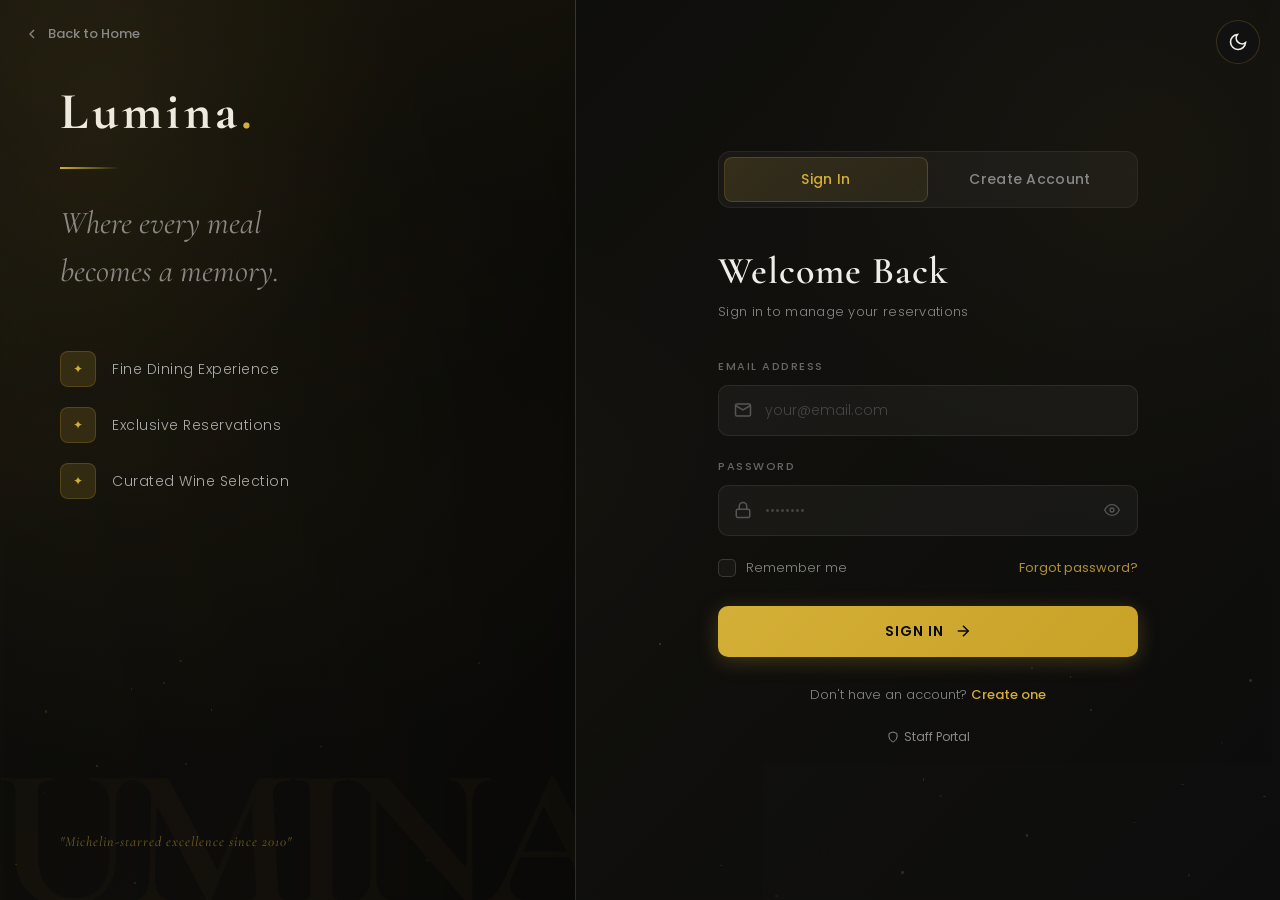
==== index.html @ a3445164 "Add Google Search Console verification meta tag to home.php and index.html" ====
<!DOCTYPE html>
<html lang="en">
<head>
    <meta charset="UTF-8">
    <meta name="viewport" content="width=device-width, initial-scale=1.0">
    <meta name="google-site-verification" content="eFgnt8h2jevnbNQc-VaQfAl3gnzpvkv0uBsoJBHphVo" />
    <title>Lumina | Login & Register</title>
    <meta name="description" content="Sign in or create an account at Lumina Fine Dining to reserve your table and enjoy exclusive experiences.">
    <link rel="preconnect" href="https://fonts.googleapis.com">
    <link rel="preconnect" href="https://fonts.gstatic.com" crossorigin>
    <link href="https://fonts.googleapis.com/css2?family=Cormorant+Garamond:wght@400;600;700&family=Poppins:wght@300;400;500;600&display=swap" rel="stylesheet">
    <link rel="stylesheet" href="style.css">
</head>
<body>
    <!-- Global Theme Toggle Button -->
    <button class="global-theme-toggle" id="globalThemeToggle" aria-label="Toggle Theme">
        <svg class="sun-icon" width="20" height="20" viewBox="0 0 24 24" fill="none" stroke="currentColor" stroke-width="2"><circle cx="12" cy="12" r="5"></circle><line x1="12" y1="1" x2="12" y2="3"></line><line x1="12" y1="21" x2="12" y2="23"></line><line x1="4.22" y1="4.22" x2="5.64" y2="5.64"></line><line x1="18.36" y1="18.36" x2="19.78" y2="19.78"></line><line x1="1" y1="12" x2="3" y2="12"></line><line x1="21" y1="12" x2="23" y2="12"></line><line x1="4.22" y1="19.78" x2="5.64" y2="18.36"></line><line x1="18.36" y1="5.64" x2="19.78" y2="4.22"></line></svg>
        <svg class="moon-icon" width="20" height="20" viewBox="0 0 24 24" fill="none" stroke="currentColor" stroke-width="2"><path d="M21 12.79A9 9 0 1 1 11.21 3 7 7 0 0 0 21 12.79z"></path></svg>
    </button>
    
    <div class="bg-overlay"></div>
    <div class="particles" id="particles"></div>

    <a href="home.php" style="position:absolute; top:24px; left:24px; display:flex; align-items:center; gap:8px; color:var(--text-muted); text-decoration:none; font-size:13px; font-weight:500; z-index:9999; transition:0.3s;" onmouseover="this.style.color='var(--gold)'" onmouseout="this.style.color='var(--text-muted)'">
        <svg width="16" height="16" viewBox="0 0 24 24" fill="none" stroke="currentColor" stroke-width="2"><polyline points="15 18 9 12 15 6"></polyline></svg>
        Back to Home
    </a>

    <div class="auth-wrapper">
        
        <div class="brand-side">
            <div class="brand-content">
                <div class="brand-logo">Lumina<span>.</span></div>
                <div class="brand-divider"></div>
                <p class="brand-tagline">Where every meal<br>becomes a memory.</p>
                <div class="brand-features">
                    <div class="feature-item">
                        <div class="feature-icon">✦</div>
                        <span>Fine Dining Experience</span>
                    </div>
                    <div class="feature-item">
                        <div class="feature-icon">✦</div>
                        <span>Exclusive Reservations</span>
                    </div>
                    <div class="feature-item">
                        <div class="feature-icon">✦</div>
                        <span>Curated Wine Selection</span>
                    </div>
                </div>
            </div>
            <div class="brand-quote">"Michelin-starred excellence since 2010"</div>
        </div>

        
        <div class="form-side">
            <div class="form-container">
                
                <div class="tab-switcher">
                    <button class="tab-btn active" id="tab-login" onclick="showForm('login-form', this)">Sign In</button>
                    <button class="tab-btn" id="tab-register" onclick="showForm('register-form', this)">Create Account</button>
                    <div class="tab-indicator" id="tab-indicator"></div>
                </div>

                
                <div class="form-box active" id="login-form">
                    <div class="form-header">
                        <h1>Welcome Back</h1>
                        <p>Sign in to manage your reservations</p>
                    </div>
                    <form action="login.php" method="POST">
                        <div class="input-group">
                            <label for="login-email">Email Address</label>
                            <div class="input-wrapper">
                                <svg class="input-icon" width="18" height="18" viewBox="0 0 24 24" fill="none" stroke="currentColor" stroke-width="2"><path d="M4 4h16c1.1 0 2 .9 2 2v12c0 1.1-.9 2-2 2H4c-1.1 0-2-.9-2-2V6c0-1.1.9-2 2-2z"></path><polyline points="22,6 12,12 2,6"></polyline></svg>
                                <input type="email" id="login-email" name="email" placeholder="your@email.com" required>
                            </div>
                        </div>
                        <div class="input-group">
                            <label for="login-password">Password</label>
                            <div class="input-wrapper">
                                <svg class="input-icon" width="18" height="18" viewBox="0 0 24 24" fill="none" stroke="currentColor" stroke-width="2"><rect x="3" y="11" width="18" height="11" rx="2" ry="2"></rect><path d="M7 11V7a5 5 0 0 1 10 0v4"></path></svg>
                                <input type="password" id="login-password" name="password" placeholder="••••••••" required>
                                <button type="button" class="toggle-pw" onclick="togglePassword('login-password', this)">
                                    <svg width="16" height="16" viewBox="0 0 24 24" fill="none" stroke="currentColor" stroke-width="2"><path d="M1 12s4-8 11-8 11 8 11 8-4 8-11 8-11-8-11-8z"></path><circle cx="12" cy="12" r="3"></circle></svg>
                                </button>
                            </div>
                        </div>
                        <div class="form-options">
                            <label class="checkbox-label">
                                <input type="checkbox" name="remember">
                                <span class="checkmark"></span>
                                Remember me
                            </label>
                            <a href="forgot_password.html" class="forgot-link">Forgot password?</a>
                        </div>
                        <button type="submit" class="submit-btn" name="login">
                            <span>Sign In</span>
                            <svg width="18" height="18" viewBox="0 0 24 24" fill="none" stroke="currentColor" stroke-width="2"><line x1="5" y1="12" x2="19" y2="12"></line><polyline points="12 5 19 12 12 19"></polyline></svg>
                        </button>
                    </form>
                    <p class="switch-text">Don't have an account? <a href="#" onclick="showForm('register-form', document.getElementById('tab-register'))">Create one</a></p>
                    <div style="text-align: center; margin-top: 20px;">
                        <a href="admin_login.html" style="font-size: 12px; color: var(--text-muted); text-decoration: none; display: inline-flex; align-items: center; gap: 5px; transition: 0.3s;" onmouseover="this.style.color='var(--gold)'" onmouseout="this.style.color='var(--text-muted)'">
                            <svg width="12" height="12" viewBox="0 0 24 24" fill="none" stroke="currentColor" stroke-width="2"><path d="M12 22s8-4 8-10V5l-8-3-8 3v7c0 6 8 10 8 10z"></path></svg>
                            Staff Portal
                        </a>
                    </div>
                </div>

                
                <div class="form-box" id="register-form">
                    <div class="form-header">
                        <h1>Join Lumina</h1>
                        <p>Create your exclusive dining account</p>
                    </div>
                    <form action="register.php" method="POST">
                        <div class="input-group">
                            <label for="reg-name">Full Name</label>
                            <div class="input-wrapper">
                                <svg class="input-icon" width="18" height="18" viewBox="0 0 24 24" fill="none" stroke="currentColor" stroke-width="2"><path d="M20 21v-2a4 4 0 0 0-4-4H8a4 4 0 0 0-4 4v2"></path><circle cx="12" cy="7" r="4"></circle></svg>
                                <input type="text" id="reg-name" name="name" placeholder="John Doe" required>
                            </div>
                        </div>
                        <div class="input-group">
                            <label for="reg-email">Email Address</label>
                            <div class="input-wrapper">
                                <svg class="input-icon" width="18" height="18" viewBox="0 0 24 24" fill="none" stroke="currentColor" stroke-width="2"><path d="M4 4h16c1.1 0 2 .9 2 2v12c0 1.1-.9 2-2 2H4c-1.1 0-2-.9-2-2V6c0-1.1.9-2 2-2z"></path><polyline points="22,6 12,12 2,6"></polyline></svg>
                                <input type="email" id="reg-email" name="email" placeholder="your@email.com" required>
                            </div>
                        </div>
                        <div class="input-group">
                            <label for="reg-password">Password</label>
                            <div class="input-wrapper">
                                <svg class="input-icon" width="18" height="18" viewBox="0 0 24 24" fill="none" stroke="currentColor" stroke-width="2"><rect x="3" y="11" width="18" height="11" rx="2" ry="2"></rect><path d="M7 11V7a5 5 0 0 1 10 0v4"></path></svg>
                                <input type="password" id="reg-password" name="password" placeholder="••••••••" required>
                                <button type="button" class="toggle-pw" onclick="togglePassword('reg-password', this)">
                                    <svg width="16" height="16" viewBox="0 0 24 24" fill="none" stroke="currentColor" stroke-width="2"><path d="M1 12s4-8 11-8 11 8 11 8-4 8-11 8-11-8-11-8z"></path><circle cx="12" cy="12" r="3"></circle></svg>
                                </button>
                            </div>
                        </div>
                        <div class="input-group">
                            <label for="reg-role">Account Type</label>
                            <div class="input-wrapper select-wrapper">
                                <svg class="input-icon" width="18" height="18" viewBox="0 0 24 24" fill="none" stroke="currentColor" stroke-width="2"><path d="M17 21v-2a4 4 0 0 0-4-4H5a4 4 0 0 0-4 4v2"></path><circle cx="9" cy="7" r="4"></circle><path d="M23 21v-2a4 4 0 0 0-3-3.87"></path><path d="M16 3.13a4 4 0 0 1 0 7.75"></path></svg>
                                <select id="reg-role" name="role" required>
                                    <option value="">Select account type</option>
                                    <option value="user">Guest</option>
                                </select>
                                <svg class="select-arrow" width="16" height="16" viewBox="0 0 24 24" fill="none" stroke="currentColor" stroke-width="2"><polyline points="6 9 12 15 18 9"></polyline></svg>
                            </div>
                        </div>
                        <button type="submit" class="submit-btn" name="register">
                            <span>Create Account</span>
                            <svg width="18" height="18" viewBox="0 0 24 24" fill="none" stroke="currentColor" stroke-width="2"><line x1="5" y1="12" x2="19" y2="12"></line><polyline points="12 5 19 12 12 19"></polyline></svg>
                        </button>
                    </form>
                    <p class="switch-text">Already a member? <a href="#" onclick="showForm('login-form', document.getElementById('tab-login'))">Sign in</a></p>
                </div>
            </div>
        </div>
    </div>

    <script src="script.js"></script>
</body>
</html>
---- style.css ----
@import url('https://fonts.googleapis.com/css2?family=Cormorant+Garamond:wght@400;600;700&family=Poppins:wght@300;400;500;600&display=swap');

:root {
    --gold: #d4af37;
    --gold-light: #f0d060;
    --gold-dim: rgba(212, 175, 55, 0.15);
    --dark: #0a0a0a;
    --dark-2: #111111;
    --dark-3: #1a1a1a;
    --dark-card: #141414;
    --text: #f0ede8;
    --text-muted: #888;
    --border: rgba(212, 175, 55, 0.2);
    --transition: 0.35s cubic-bezier(0.4, 0, 0.2, 1);
}

* {
    margin: 0;
    padding: 0;
    box-sizing: border-box;
}

body {
    font-family: 'Poppins', sans-serif;
    background: var(--dark);
    color: var(--text);
    min-height: 100vh;
    overflow-x: hidden;
}


.bg-overlay {
    position: fixed;
    inset: 0;
    background:
        radial-gradient(ellipse 80% 60% at 10% 50%, rgba(212,175,55,0.06) 0%, transparent 60%),
        radial-gradient(ellipse 60% 80% at 90% 20%, rgba(212,175,55,0.04) 0%, transparent 50%),
        linear-gradient(135deg, #0a0a0a 0%, #0f0e0b 50%, #0a0a0a 100%);
    z-index: 0;
    pointer-events: none;
}

.particles {
    position: fixed;
    inset: 0;
    z-index: 0;
    pointer-events: none;
    overflow: hidden;
}

.particle {
    position: absolute;
    width: 2px;
    height: 2px;
    border-radius: 50%;
    background: var(--gold);
    opacity: 0;
    animation: float-particle var(--dur) var(--delay) ease-in-out infinite;
}

@keyframes float-particle {
    0%, 100% { opacity: 0; transform: translateY(0) scale(0); }
    20% { opacity: 0.6; transform: translateY(-20px) scale(1); }
    80% { opacity: 0.2; transform: translateY(-80px) scale(0.5); }
}


.back-home {
    position: fixed;
    top: 28px;
    left: 32px;
    display: flex;
    align-items: center;
    gap: 8px;
    color: var(--text-muted);
    text-decoration: none;
    font-size: 13px;
    font-weight: 500;
    letter-spacing: 0.5px;
    z-index: 100;
    transition: var(--transition);
    padding: 8px 14px;
    border-radius: 50px;
    border: 1px solid transparent;
}

.back-home:hover {
    color: var(--gold);
    border-color: var(--border);
    background: var(--gold-dim);
}


.auth-wrapper {
    min-height: 100vh;
    display: flex;
    position: relative;
    z-index: 1;
}


.brand-side {
    width: 45%;
    background:
        linear-gradient(160deg, rgba(212,175,55,0.08) 0%, transparent 50%),
        linear-gradient(to right, transparent, rgba(0,0,0,0.3));
    border-right: 1px solid var(--border);
    display: flex;
    flex-direction: column;
    justify-content: space-between;
    padding: 80px 60px 50px;
    position: relative;
    overflow: hidden;
}

.brand-side::before {
    content: '';
    position: absolute;
    top: -200px;
    left: -200px;
    width: 600px;
    height: 600px;
    background: radial-gradient(circle, rgba(212,175,55,0.07) 0%, transparent 70%);
    pointer-events: none;
}

.brand-side::after {
    content: 'LUMINA';
    position: absolute;
    bottom: -60px;
    right: -40px;
    font-family: 'Cormorant Garamond', serif;
    font-size: 200px;
    font-weight: 700;
    color: rgba(212,175,55,0.03);
    pointer-events: none;
    letter-spacing: -10px;
}

.brand-content {}

.brand-logo {
    font-family: 'Cormorant Garamond', serif;
    font-size: 52px;
    font-weight: 700;
    color: var(--text);
    letter-spacing: 4px;
    margin-bottom: 24px;
}

.brand-logo span { color: var(--gold); }

.brand-divider {
    width: 60px;
    height: 2px;
    background: linear-gradient(to right, var(--gold), transparent);
    margin-bottom: 30px;
}

.brand-tagline {
    font-family: 'Cormorant Garamond', serif;
    font-size: 32px;
    font-weight: 400;
    color: var(--text-muted);
    line-height: 1.5;
    margin-bottom: 56px;
    font-style: italic;
}

.brand-features {
    display: flex;
    flex-direction: column;
    gap: 20px;
}

.feature-item {
    display: flex;
    align-items: center;
    gap: 16px;
    opacity: 0;
    animation: fadeSlideIn 0.6s ease forwards;
}

.feature-item:nth-child(1) { animation-delay: 0.2s; }
.feature-item:nth-child(2) { animation-delay: 0.4s; }
.feature-item:nth-child(3) { animation-delay: 0.6s; }

@keyframes fadeSlideIn {
    from { opacity: 0; transform: translateX(-20px); }
    to { opacity: 1; transform: translateX(0); }
}

.feature-icon {
    width: 36px;
    height: 36px;
    border: 1px solid var(--border);
    border-radius: 8px;
    display: flex;
    align-items: center;
    justify-content: center;
    color: var(--gold);
    font-size: 12px;
    background: var(--gold-dim);
    flex-shrink: 0;
}

.feature-item span {
    font-size: 14px;
    color: #aaa;
    font-weight: 300;
    letter-spacing: 0.5px;
}

.brand-quote {
    font-family: 'Cormorant Garamond', serif;
    font-size: 14px;
    color: rgba(212,175,55,0.5);
    font-style: italic;
    letter-spacing: 1px;
}


.form-side {
    flex: 1;
    display: flex;
    align-items: center;
    justify-content: center;
    padding: 60px 40px;
    background: rgba(255,255,255,0.01);
}

.form-container {
    width: 100%;
    max-width: 420px;
}


.tab-switcher {
    display: flex;
    background: rgba(255,255,255,0.04);
    border: 1px solid rgba(255,255,255,0.06);
    border-radius: 12px;
    padding: 5px;
    margin-bottom: 40px;
    position: relative;
}

.tab-btn {
    flex: 1;
    padding: 12px;
    background: none;
    border: none;
    color: var(--text-muted);
    font-family: 'Poppins', sans-serif;
    font-size: 14px;
    font-weight: 500;
    cursor: pointer;
    border-radius: 8px;
    transition: var(--transition);
    position: relative;
    z-index: 1;
    letter-spacing: 0.3px;
}

.tab-btn.active {
    color: var(--gold);
}

.tab-indicator {
    position: absolute;
    top: 5px;
    left: 5px;
    height: calc(100% - 10px);
    width: calc(50% - 5px);
    background: linear-gradient(135deg, rgba(212,175,55,0.15), rgba(212,175,55,0.08));
    border-radius: 8px;
    border: 1px solid var(--border);
    transition: var(--transition);
}

.tab-indicator.right {
    left: calc(50% + 0px);
}


.form-box {
    display: none;
    animation: formAppear 0.4s ease forwards;
}

.form-box.active {
    display: block;
}

@keyframes formAppear {
    from { opacity: 0; transform: translateY(10px); }
    to { opacity: 1; transform: translateY(0); }
}

.form-header {
    margin-bottom: 36px;
}

.form-header h1 {
    font-family: 'Cormorant Garamond', serif;
    font-size: 38px;
    font-weight: 600;
    color: var(--text);
    margin-bottom: 8px;
    letter-spacing: 1px;
}

.form-header p {
    font-size: 13px;
    color: var(--text-muted);
    font-weight: 300;
    letter-spacing: 0.3px;
}


.input-group {
    margin-bottom: 22px;
}

.input-group label {
    display: block;
    font-size: 11px;
    text-transform: uppercase;
    letter-spacing: 1.5px;
    color: #666;
    margin-bottom: 10px;
    font-weight: 500;
}

.input-wrapper {
    position: relative;
    display: flex;
    align-items: center;
}

.input-icon {
    position: absolute;
    left: 16px;
    color: #555;
    pointer-events: none;
    transition: var(--transition);
    flex-shrink: 0;
}

.input-wrapper:focus-within .input-icon {
    color: var(--gold);
}

.input-wrapper input,
.input-wrapper select {
    width: 100%;
    padding: 14px 16px 14px 46px;
    background: rgba(255,255,255,0.04);
    border: 1px solid rgba(255,255,255,0.08);
    border-radius: 10px;
    color: var(--text);
    font-family: 'Poppins', sans-serif;
    font-size: 14px;
    font-weight: 300;
    outline: none;
    transition: var(--transition);
    appearance: none;
    -webkit-appearance: none;
}

.input-wrapper input::placeholder {
    color: #444;
}

.input-wrapper input:focus,
.input-wrapper select:focus {
    border-color: var(--gold);
    background: rgba(212,175,55,0.06);
    box-shadow: 0 0 0 3px rgba(212,175,55,0.08);
}

.input-wrapper select option {
    background: #1a1a1a;
    color: var(--text);
}

.select-wrapper .select-arrow {
    position: absolute;
    right: 14px;
    color: #555;
    pointer-events: none;
    transition: var(--transition);
}

.select-wrapper:focus-within .select-arrow {
    color: var(--gold);
}

/* Toast styles */
.toast {
    position: fixed;
    top: -100px;
    right: 20px;
    background: var(--dark-2);
    border-left: 4px solid #ff4444;
    color: #fff;
    padding: 16px 24px;
    border-radius: 4px;
    box-shadow: 0 4px 15px rgba(0,0,0,0.5);
    transition: top 0.4s cubic-bezier(0.68, -0.55, 0.27, 1.55);
    z-index: 1000;
}
.toast.success { border-left-color: var(--gold); }
.toast.show { top: 20px; }

/* ── LIGHT MODE GLOBALS ── */
body.light-mode {
    --dark: #fcfbf9;
    --dark-2: #f2efe9;
    --dark-3: #e8e4db;
    --dark-card: #ffffff;
    --text: #1a1a1a;
    --text-muted: #555555;
    --border: rgba(212, 175, 55, 0.4);
    --gold-dim: rgba(212, 175, 55, 0.15);
}
body { transition: background-color 0.4s ease, color 0.4s ease; }
.particles { opacity: 0.5; transition: opacity 0.4s ease; }
body.light-mode .particles { opacity: 0.1; }
body.light-mode .bg-overlay { background: radial-gradient(circle at center, transparent 0%, rgba(252,251,249,0.9) 100%); }
body.light-mode .auth-wrapper { border: 1px solid var(--border); box-shadow: 0 10px 40px rgba(0,0,0,0.05); }

/* Global Theme Toggle Button (Absolute Top Right) */
.global-theme-toggle {
    position: absolute;
    top: 20px;
    right: 20px;
    background: var(--dark-2);
    border: 1px solid var(--border);
    color: var(--text);
    cursor: pointer;
    display: flex;
    align-items: center;
    justify-content: center;
    width: 44px;
    height: 44px;
    border-radius: 50%;
    transition: var(--transition);
    z-index: 9999;
}
.global-theme-toggle:hover { background: var(--gold-dim); color: var(--gold); border-color: var(--gold); box-shadow: 0 0 15px rgba(212,175,55,0.3); }
.global-theme-toggle .sun-icon { display: none; }
body.light-mode .global-theme-toggle .moon-icon { display: none; }
body.light-mode .global-theme-toggle .sun-icon { display: block; }

.toggle-pw {
    position: absolute;
    right: 14px;
    background: none;
    border: none;
    color: #555;
    cursor: pointer;
    padding: 4px;
    display: flex;
    align-items: center;
    transition: var(--transition);
    margin-bottom: 0;
    width: auto;
}

.toggle-pw:hover { color: var(--gold); }


.form-options {
    display: flex;
    justify-content: space-between;
    align-items: center;
    margin-bottom: 28px;
}

.checkbox-label {
    display: flex;
    align-items: center;
    gap: 10px;
    cursor: pointer;
    font-size: 13px;
    color: var(--text-muted);
    font-weight: 300;
}

.checkbox-label input[type="checkbox"] {
    display: none;
}

.checkmark {
    width: 18px;
    height: 18px;
    border: 1px solid rgba(255,255,255,0.15);
    border-radius: 5px;
    background: rgba(255,255,255,0.03);
    display: flex;
    align-items: center;
    justify-content: center;
    transition: var(--transition);
    flex-shrink: 0;
}

.checkbox-label input:checked + .checkmark {
    background: var(--gold);
    border-color: var(--gold);
}

.checkbox-label input:checked + .checkmark::after {
    content: '✓';
    color: #000;
    font-size: 11px;
    font-weight: 700;
}

.forgot-link {
    font-size: 13px;
    color: var(--gold);
    text-decoration: none;
    font-weight: 400;
    transition: var(--transition);
    opacity: 0.8;
}

.forgot-link:hover { opacity: 1; }


.submit-btn {
    width: 100%;
    padding: 15px 24px;
    background: linear-gradient(135deg, var(--gold) 0%, #c9a227 100%);
    color: #0a0a0a;
    border: none;
    border-radius: 10px;
    font-family: 'Poppins', sans-serif;
    font-size: 14px;
    font-weight: 600;
    letter-spacing: 1px;
    text-transform: uppercase;
    cursor: pointer;
    display: flex;
    align-items: center;
    justify-content: center;
    gap: 10px;
    transition: var(--transition);
    box-shadow: 0 4px 20px rgba(212,175,55,0.25);
    position: relative;
    overflow: hidden;
    margin-bottom: 0;
}

.submit-btn::before {
    content: '';
    position: absolute;
    inset: 0;
    background: linear-gradient(135deg, rgba(255,255,255,0.2), transparent);
    opacity: 0;
    transition: var(--transition);
}

.submit-btn:hover {
    transform: translateY(-2px);
    box-shadow: 0 8px 30px rgba(212,175,55,0.4);
}

.submit-btn:hover::before { opacity: 1; }

.submit-btn:active { transform: translateY(0); }


.switch-text {
    text-align: center;
    font-size: 13px;
    color: var(--text-muted);
    margin-top: 28px;
    font-weight: 300;
}

.switch-text a {
    color: var(--gold);
    text-decoration: none;
    font-weight: 500;
    transition: var(--transition);
}

.switch-text a:hover { text-decoration: underline; }


@media (max-width: 900px) {
    .brand-side { display: none; }
    .form-side { padding: 80px 24px 40px; }
}
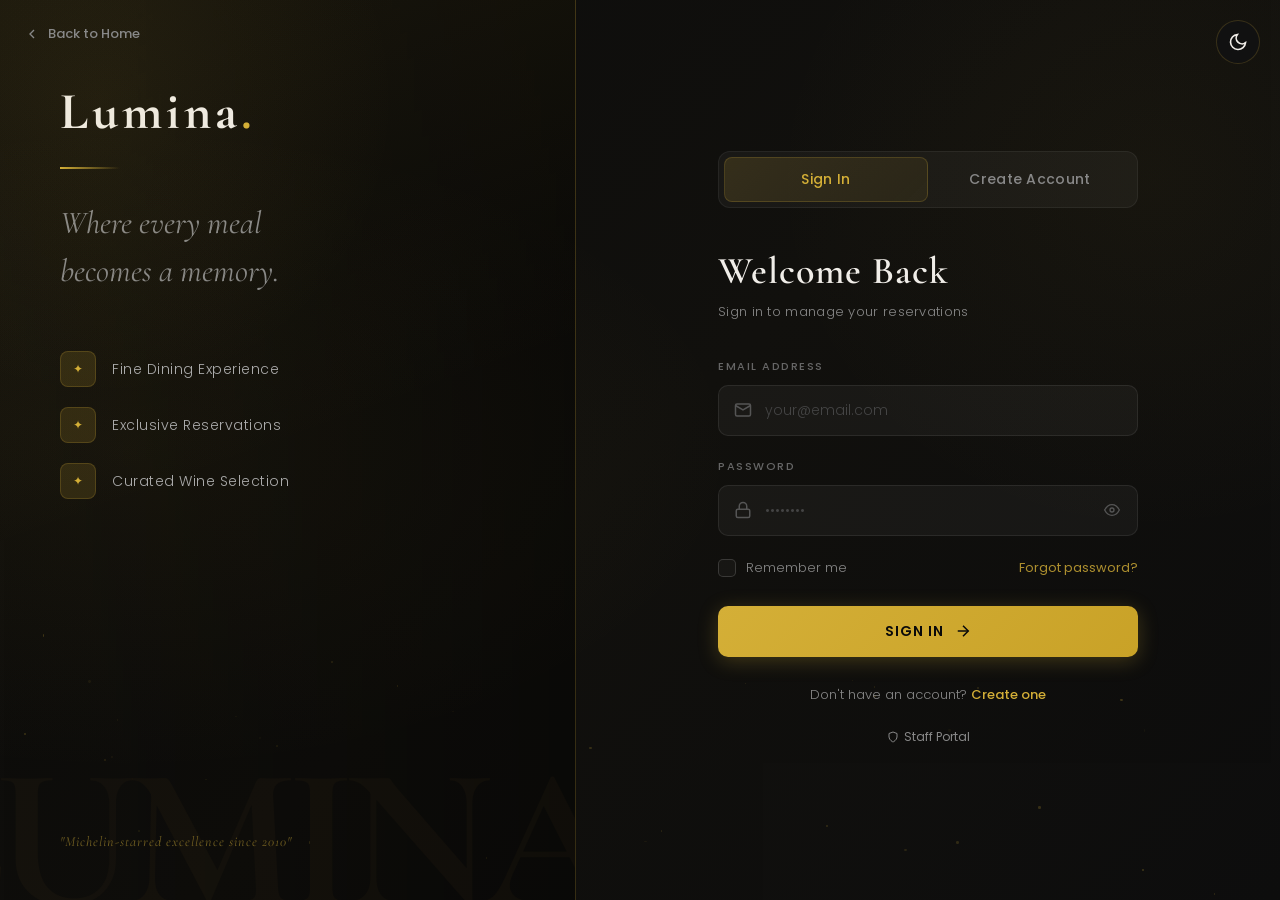
==== commit 830766ac: "fix: Back to Home linki home.php yerine / olarak guncellendi" ====
--- a/index.html
+++ b/index.html
@@ -21,7 +21,7 @@
     <div class="bg-overlay"></div>
     <div class="particles" id="particles"></div>
 
-    <a href="home.php" style="position:absolute; top:24px; left:24px; display:flex; align-items:center; gap:8px; color:var(--text-muted); text-decoration:none; font-size:13px; font-weight:500; z-index:9999; transition:0.3s;" onmouseover="this.style.color='var(--gold)'" onmouseout="this.style.color='var(--text-muted)'">
+    <a href="/" style="position:absolute; top:24px; left:24px; display:flex; align-items:center; gap:8px; color:var(--text-muted); text-decoration:none; font-size:13px; font-weight:500; z-index:9999; transition:0.3s;" onmouseover="this.style.color='var(--gold)'" onmouseout="this.style.color='var(--text-muted)'">
         <svg width="16" height="16" viewBox="0 0 24 24" fill="none" stroke="currentColor" stroke-width="2"><polyline points="15 18 9 12 15 6"></polyline></svg>
         Back to Home
     </a>
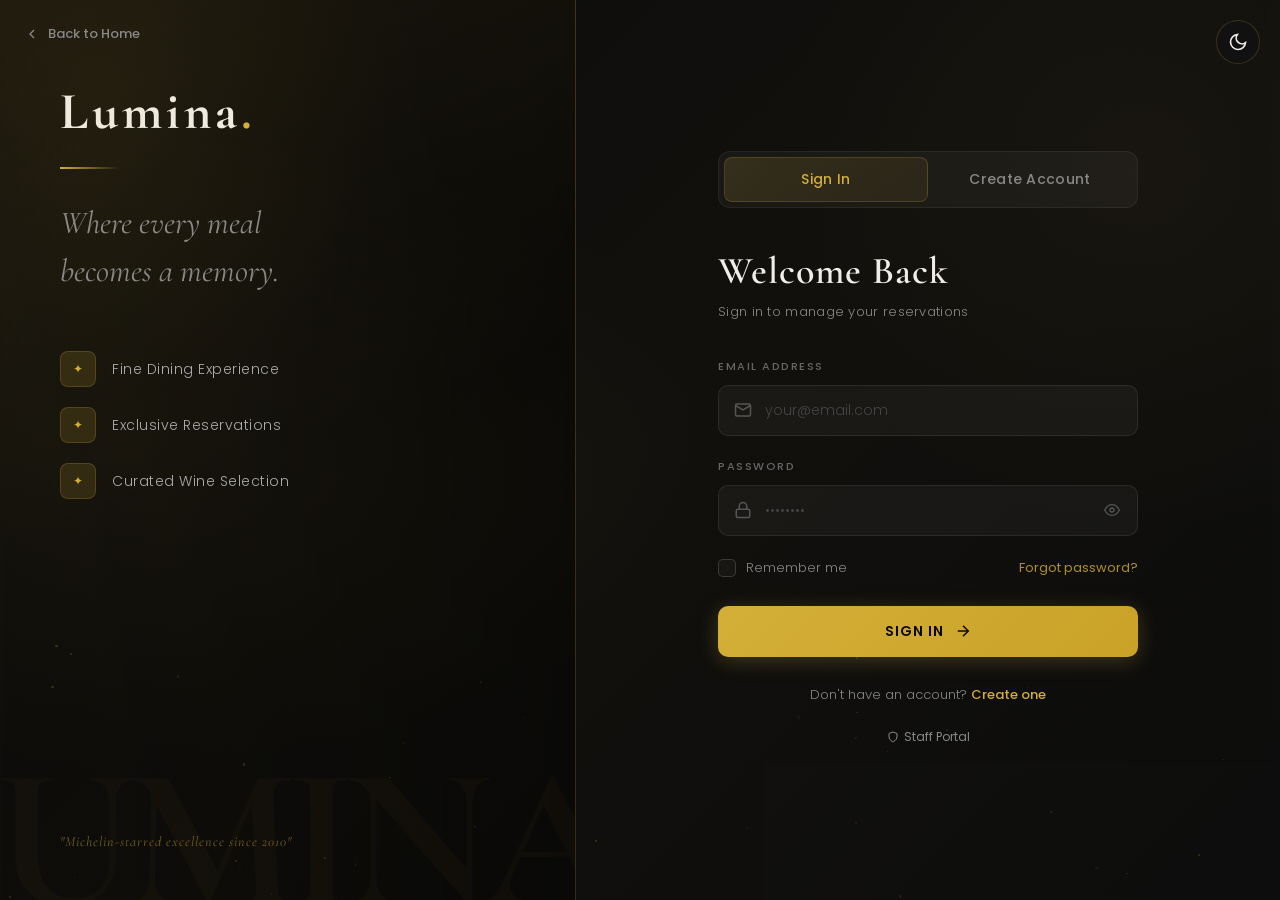
==== commit 94b3f438: "Revert "fix: Back to Home linki home.php yerine / olarak guncellendi" This reverts commit 830766acd1" ====
--- a/index.html
+++ b/index.html
@@ -21,7 +21,7 @@
     <div class="bg-overlay"></div>
     <div class="particles" id="particles"></div>
 
-    <a href="/" style="position:absolute; top:24px; left:24px; display:flex; align-items:center; gap:8px; color:var(--text-muted); text-decoration:none; font-size:13px; font-weight:500; z-index:9999; transition:0.3s;" onmouseover="this.style.color='var(--gold)'" onmouseout="this.style.color='var(--text-muted)'">
+    <a href="home.php" style="position:absolute; top:24px; left:24px; display:flex; align-items:center; gap:8px; color:var(--text-muted); text-decoration:none; font-size:13px; font-weight:500; z-index:9999; transition:0.3s;" onmouseover="this.style.color='var(--gold)'" onmouseout="this.style.color='var(--text-muted)'">
         <svg width="16" height="16" viewBox="0 0 24 24" fill="none" stroke="currentColor" stroke-width="2"><polyline points="15 18 9 12 15 6"></polyline></svg>
         Back to Home
     </a>
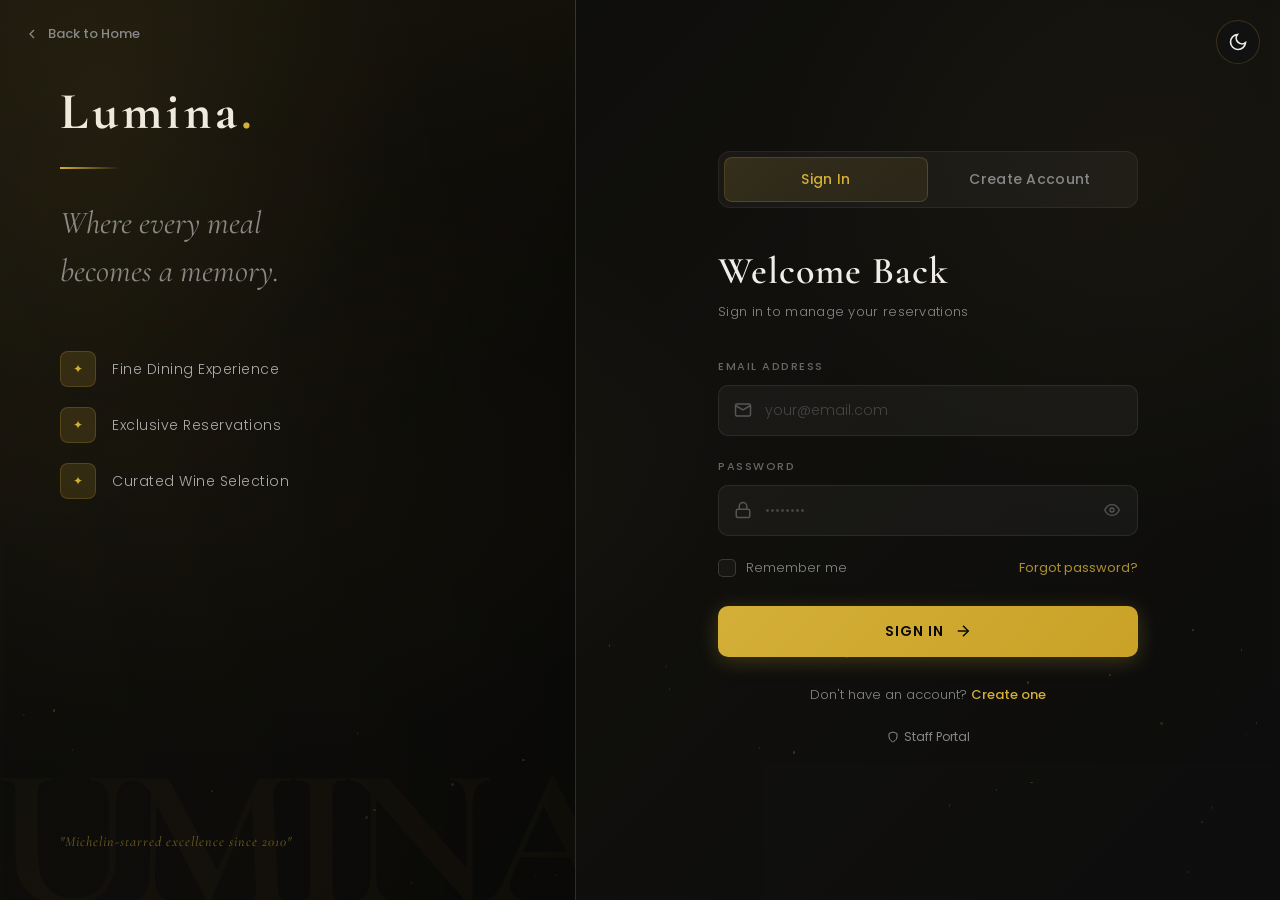
==== commit 4fdcf99c: "fix: index.html ve forgot_password.html PHP linkleri /api/ yoluna guncellendi" ====
--- a/index.html
+++ b/index.html
@@ -21,7 +21,7 @@
     <div class="bg-overlay"></div>
     <div class="particles" id="particles"></div>
 
-    <a href="home.php" style="position:absolute; top:24px; left:24px; display:flex; align-items:center; gap:8px; color:var(--text-muted); text-decoration:none; font-size:13px; font-weight:500; z-index:9999; transition:0.3s;" onmouseover="this.style.color='var(--gold)'" onmouseout="this.style.color='var(--text-muted)'">
+    <a href="/home" style="position:absolute; top:24px; left:24px; display:flex; align-items:center; gap:8px; color:var(--text-muted); text-decoration:none; font-size:13px; font-weight:500; z-index:9999; transition:0.3s;" onmouseover="this.style.color='var(--gold)'" onmouseout="this.style.color='var(--text-muted)'">
         <svg width="16" height="16" viewBox="0 0 24 24" fill="none" stroke="currentColor" stroke-width="2"><polyline points="15 18 9 12 15 6"></polyline></svg>
         Back to Home
     </a>
@@ -67,7 +67,7 @@
                         <h1>Welcome Back</h1>
                         <p>Sign in to manage your reservations</p>
                     </div>
-                    <form action="login.php" method="POST">
+                    <form action="/api/login.php" method="POST">
                         <div class="input-group">
                             <label for="login-email">Email Address</label>
                             <div class="input-wrapper">
@@ -113,7 +113,7 @@
                         <h1>Join Lumina</h1>
                         <p>Create your exclusive dining account</p>
                     </div>
-                    <form action="register.php" method="POST">
+                    <form action="/api/register.php" method="POST">
                         <div class="input-group">
                             <label for="reg-name">Full Name</label>
                             <div class="input-wrapper">
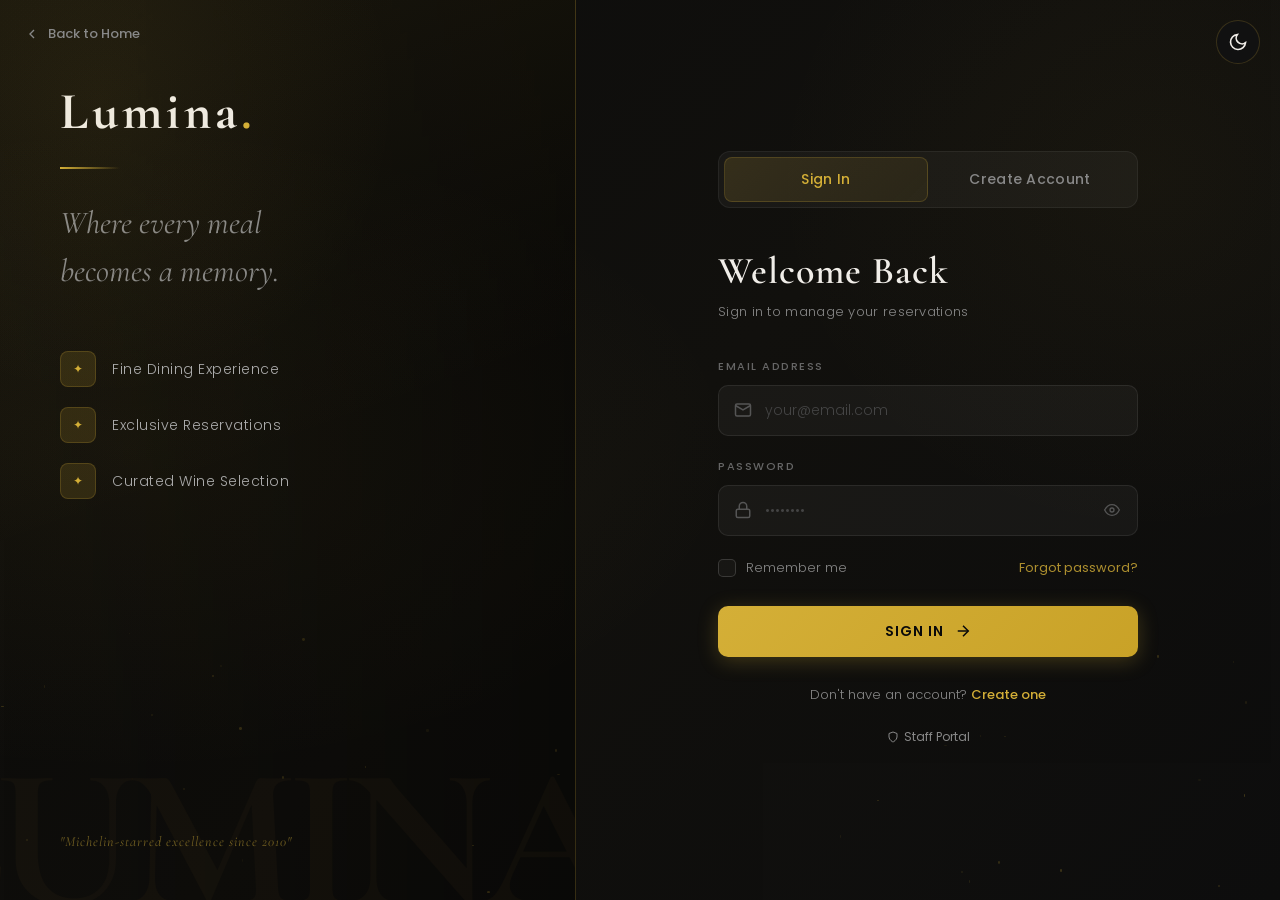
==== commit e5879dad: "refactor: Kayit (Register) kismindaki Account Type (Hesap Turu) secimi kaldirildi" ====
--- a/index.html
+++ b/index.html
@@ -138,17 +138,7 @@
                                 </button>
                             </div>
                         </div>
-                        <div class="input-group">
-                            <label for="reg-role">Account Type</label>
-                            <div class="input-wrapper select-wrapper">
-                                <svg class="input-icon" width="18" height="18" viewBox="0 0 24 24" fill="none" stroke="currentColor" stroke-width="2"><path d="M17 21v-2a4 4 0 0 0-4-4H5a4 4 0 0 0-4 4v2"></path><circle cx="9" cy="7" r="4"></circle><path d="M23 21v-2a4 4 0 0 0-3-3.87"></path><path d="M16 3.13a4 4 0 0 1 0 7.75"></path></svg>
-                                <select id="reg-role" name="role" required>
-                                    <option value="">Select account type</option>
-                                    <option value="user">Guest</option>
-                                </select>
-                                <svg class="select-arrow" width="16" height="16" viewBox="0 0 24 24" fill="none" stroke="currentColor" stroke-width="2"><polyline points="6 9 12 15 18 9"></polyline></svg>
-                            </div>
-                        </div>
+
                         <button type="submit" class="submit-btn" name="register">
                             <span>Create Account</span>
                             <svg width="18" height="18" viewBox="0 0 24 24" fill="none" stroke="currentColor" stroke-width="2"><line x1="5" y1="12" x2="19" y2="12"></line><polyline points="12 5 19 12 12 19"></polyline></svg>
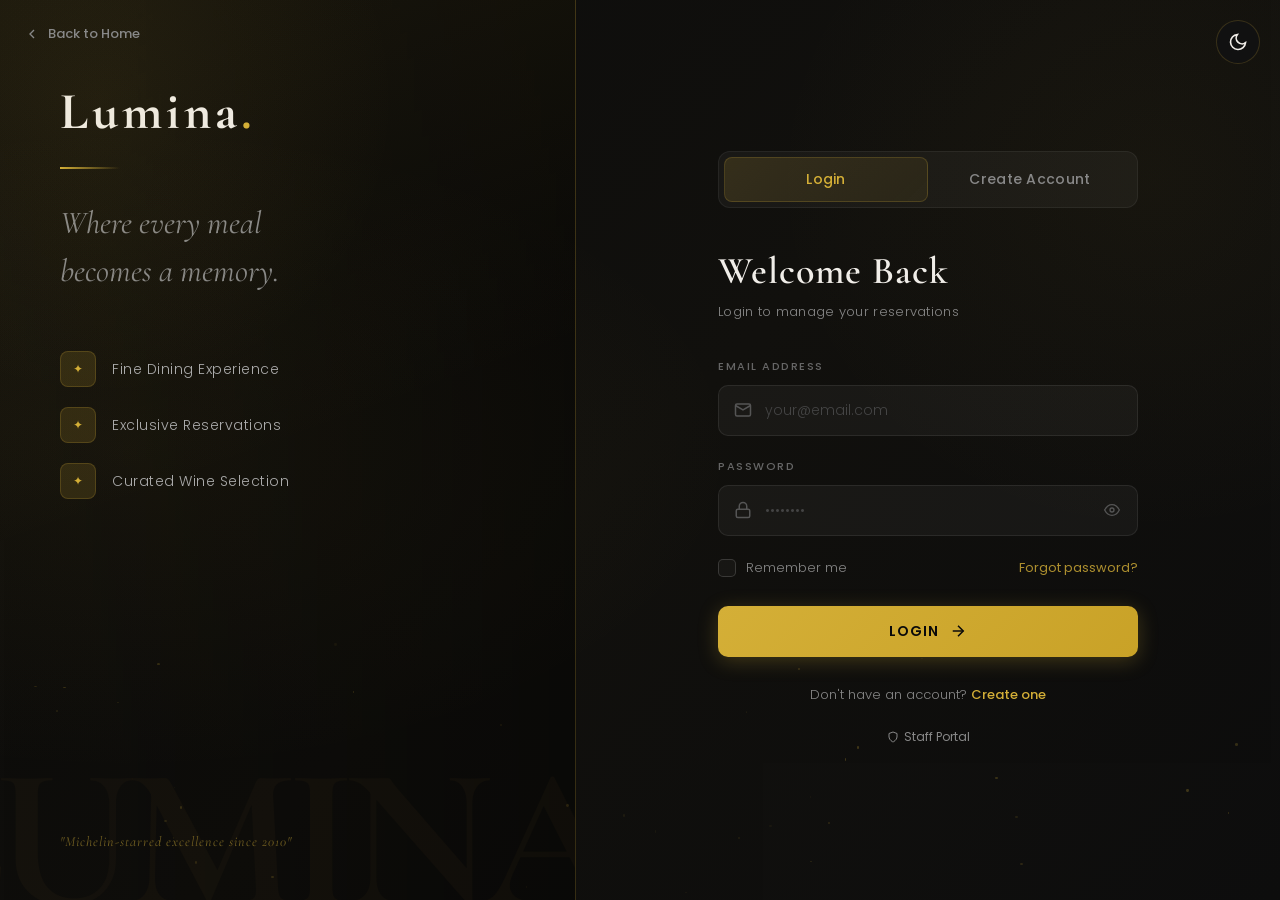
==== commit e382fefc: "Refactor: change 'Sign In' to 'Login'" ====
--- a/index.html
+++ b/index.html
@@ -5,7 +5,7 @@
     <meta name="viewport" content="width=device-width, initial-scale=1.0">
     <meta name="google-site-verification" content="eFgnt8h2jevnbNQc-VaQfAl3gnzpvkv0uBsoJBHphVo" />
     <title>Lumina | Login & Register</title>
-    <meta name="description" content="Sign in or create an account at Lumina Fine Dining to reserve your table and enjoy exclusive experiences.">
+    <meta name="description" content="Login or create an account at Lumina Fine Dining to reserve your table and enjoy exclusive experiences.">
     <link rel="preconnect" href="https://fonts.googleapis.com">
     <link rel="preconnect" href="https://fonts.gstatic.com" crossorigin>
     <link href="https://fonts.googleapis.com/css2?family=Cormorant+Garamond:wght@400;600;700&family=Poppins:wght@300;400;500;600&display=swap" rel="stylesheet">
@@ -56,7 +56,7 @@
             <div class="form-container">
                 
                 <div class="tab-switcher">
-                    <button class="tab-btn active" id="tab-login" onclick="showForm('login-form', this)">Sign In</button>
+                    <button class="tab-btn active" id="tab-login" onclick="showForm('login-form', this)">Login</button>
                     <button class="tab-btn" id="tab-register" onclick="showForm('register-form', this)">Create Account</button>
                     <div class="tab-indicator" id="tab-indicator"></div>
                 </div>
@@ -65,7 +65,7 @@
                 <div class="form-box active" id="login-form">
                     <div class="form-header">
                         <h1>Welcome Back</h1>
-                        <p>Sign in to manage your reservations</p>
+                        <p>Login to manage your reservations</p>
                     </div>
                     <form action="/api/login.php" method="POST">
                         <div class="input-group">
@@ -94,7 +94,7 @@
                             <a href="forgot_password.html" class="forgot-link">Forgot password?</a>
                         </div>
                         <button type="submit" class="submit-btn" name="login">
-                            <span>Sign In</span>
+                            <span>Login</span>
                             <svg width="18" height="18" viewBox="0 0 24 24" fill="none" stroke="currentColor" stroke-width="2"><line x1="5" y1="12" x2="19" y2="12"></line><polyline points="12 5 19 12 12 19"></polyline></svg>
                         </button>
                     </form>
@@ -144,7 +144,7 @@
                             <svg width="18" height="18" viewBox="0 0 24 24" fill="none" stroke="currentColor" stroke-width="2"><line x1="5" y1="12" x2="19" y2="12"></line><polyline points="12 5 19 12 12 19"></polyline></svg>
                         </button>
                     </form>
-                    <p class="switch-text">Already a member? <a href="#" onclick="showForm('login-form', document.getElementById('tab-login'))">Sign in</a></p>
+                    <p class="switch-text">Already a member? <a href="#" onclick="showForm('login-form', document.getElementById('tab-login'))">Login</a></p>
                 </div>
             </div>
         </div>
